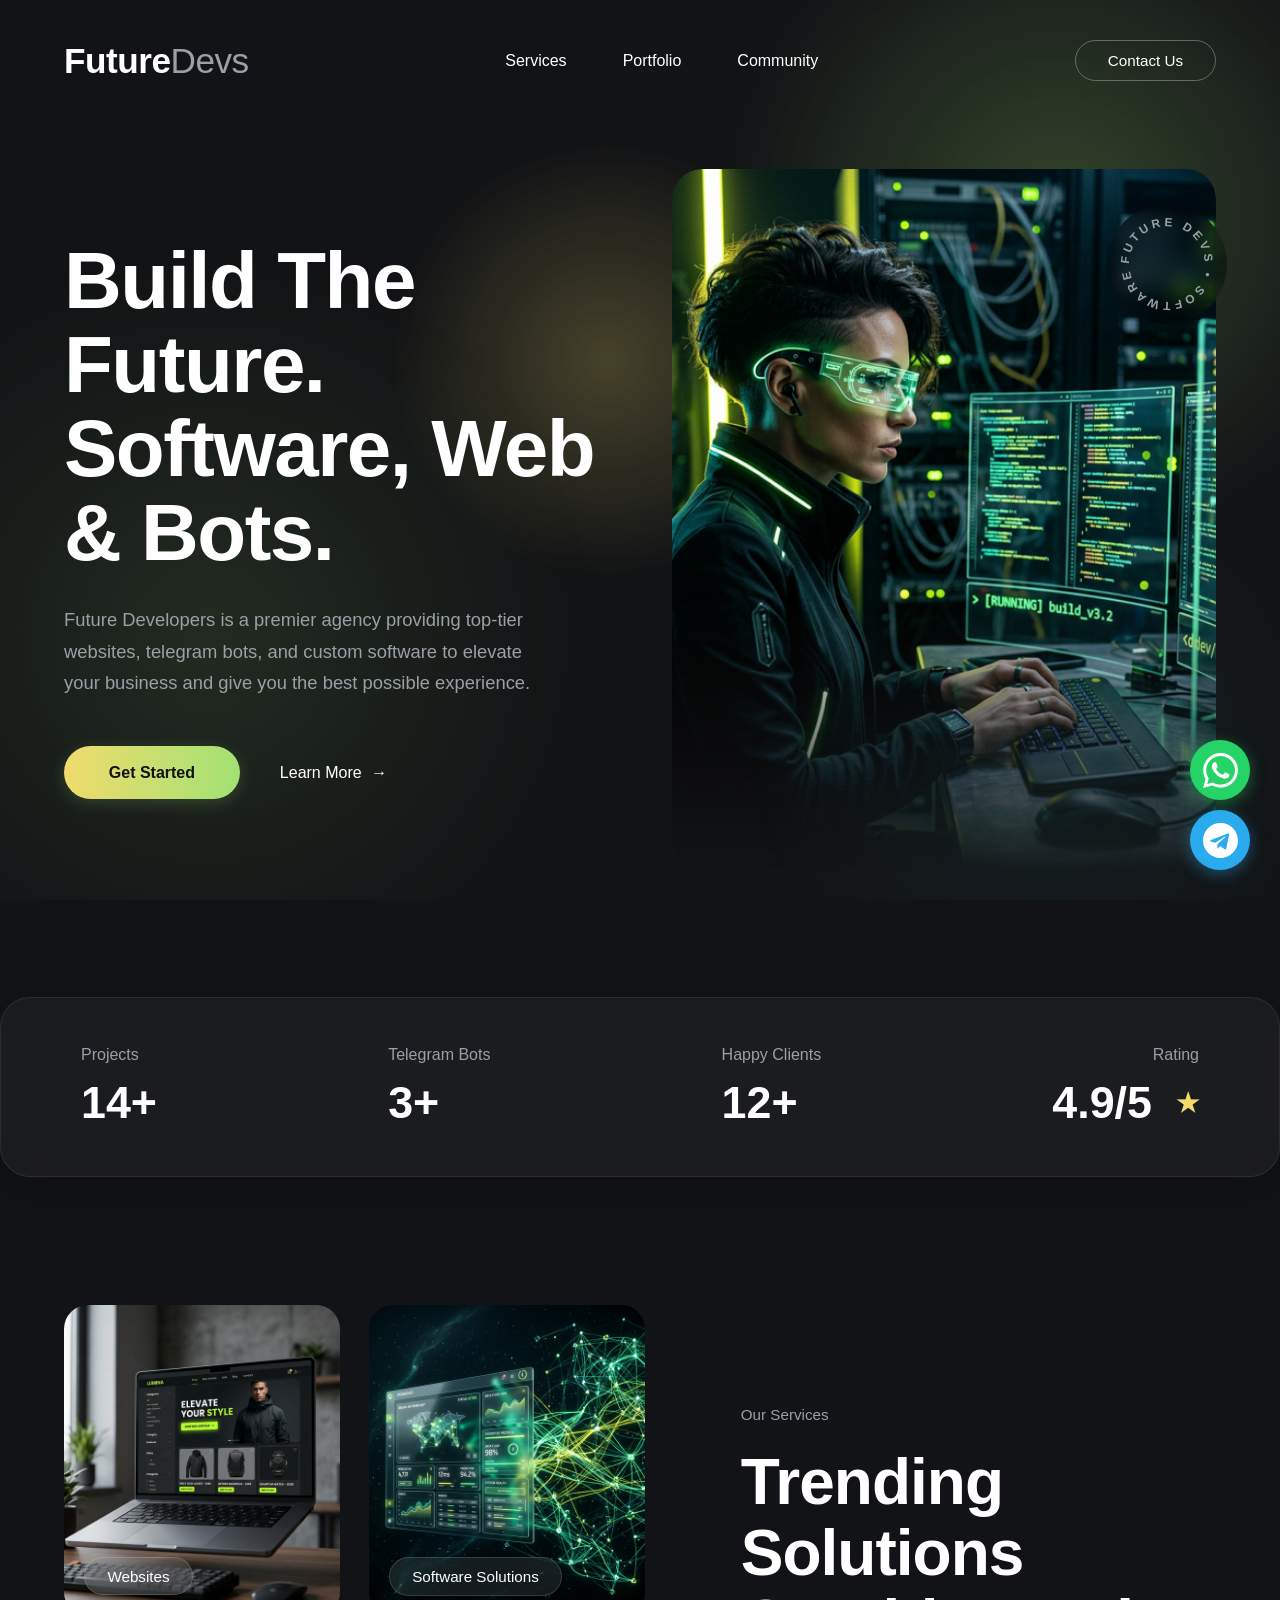
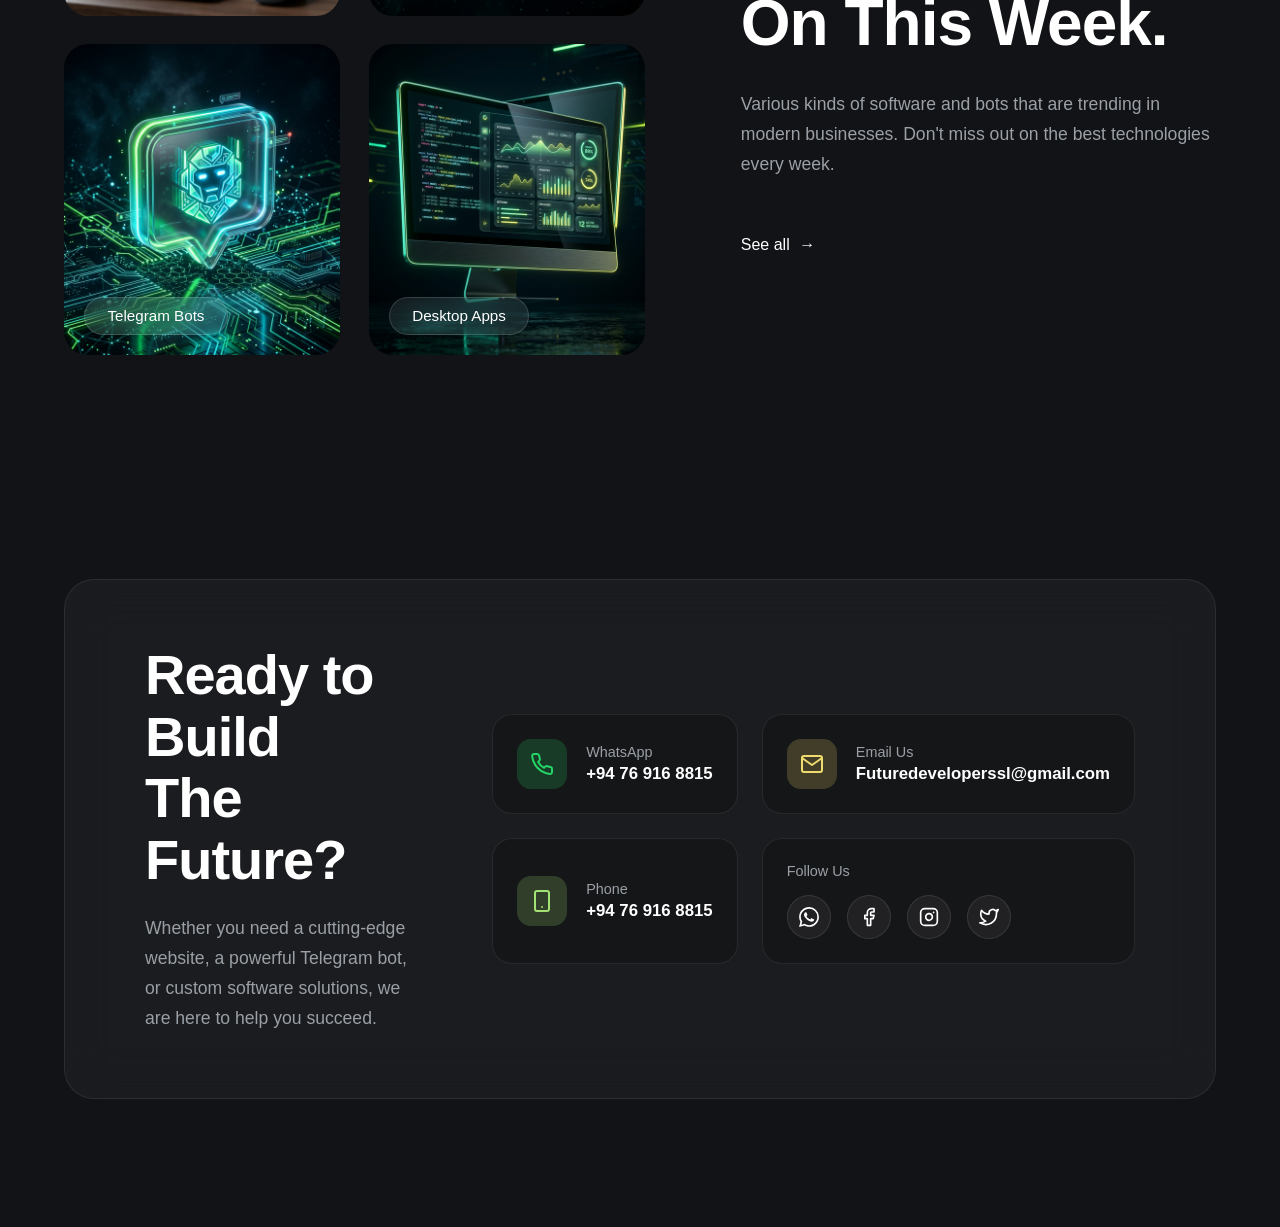
==== index.html @ fe09f775 "Initial commit" ====
<!DOCTYPE html>
<html lang="en">
<head>
    <meta charset="UTF-8">
    <meta name="viewport" content="width=device-width, initial-scale=1.0">
    <!-- Security Headers -->
    <meta http-equiv="Content-Security-Policy" content="default-src 'self' 'unsafe-inline' 'unsafe-eval' https://fonts.googleapis.com https://fonts.gstatic.com https://wa.me https://t.me; img-src 'self' data: https:;">
    <meta http-equiv="X-Content-Type-Options" content="nosniff">
    <meta http-equiv="X-Frame-Options" content="DENY">
    <meta http-equiv="Referrer-Policy" content="strict-origin-when-cross-origin">
    <title>Future Developers | Software, Bots & Web</title>
    <link rel="stylesheet" href="style.css">
    <link href="https://fonts.googleapis.com/css2?family=Outfit:wght@300;400;500;600;700&display=swap" rel="stylesheet">
</head>
<body>
    <div id="preloader">
        <div class="loader-content">
            <div class="loader-wrapper">
                <svg class="loader-rings" viewBox="0 0 280 280">
                    <defs>
                        <linearGradient id="neonGradient" x1="0%" y1="0%" x2="100%" y2="100%">
                            <stop offset="0%" stop-color="var(--accent-green)" />
                            <stop offset="100%" stop-color="var(--accent-green)" />
                        </linearGradient>
                        <filter id="glow" x="-20%" y="-20%" width="140%" height="140%">
                            <feGaussianBlur stdDeviation="6" result="coloredBlur"/>
                            <feMerge>
                                <feMergeNode in="coloredBlur"/>
                                <feMergeNode in="SourceGraphic"/>
                            </feMerge>
                        </filter>
                        <filter id="glowInner" x="-20%" y="-20%" width="140%" height="140%">
                            <feGaussianBlur stdDeviation="3" result="coloredBlur"/>
                            <feMerge>
                                <feMergeNode in="coloredBlur"/>
                                <feMergeNode in="SourceGraphic"/>
                            </feMerge>
                        </filter>
                    </defs>
                    <circle class="ring ring-track" cx="140" cy="140" r="100"></circle>
                    <circle class="ring ring-dashed-inner" cx="140" cy="140" r="85"></circle>
                    <circle class="ring ring-progress-adv" id="ring-progress" cx="140" cy="140" r="100"></circle>
                    <circle class="ring ring-segmented-outer" cx="140" cy="140" r="118"></circle>
                    <circle class="ring ring-orbital-dot" cx="140" cy="140" r="130"></circle>
                </svg>
                <div class="percentage" id="percentage">0</div>
            </div>
            <div class="loader-status">INITIALIZING SYSTEM</div>
        </div>
    </div>
    <div class="background-blobs">
        <div class="blob blob-1"></div>
        <div class="blob blob-2"></div>
        <div class="blob blob-3"></div>
        <div class="blob blob-4"></div>
    </div>

    <nav class="navbar">
        <div class="logo">Future<span>Devs</span></div>
        <ul class="nav-links">
            <li><a href="#services">Services</a></li>
            <li><a href="#portfolio">Portfolio</a></li>
            <li><a href="#community">Community</a></li>
        </ul>
        <a href="#contact" class="btn-outline">Contact Us</a>
    </nav>

    <main>
        <section class="hero">
            <div class="hero-content">
                <h1 class="stagger-text">Build The Future.<br>Software, Web & Bots.</h1>
                <p class="stagger-text">Future Developers is a premier agency providing top-tier websites, telegram bots, and custom software to elevate your business and give you the best possible experience.</p>
                <div class="hero-actions stagger-text">
                    <a href="#start" class="btn-primary">Get Started</a>
                    <a href="#learn" class="btn-text">Learn More <span class="arrow">→</span></a>
                </div>
            </div>
            <div class="hero-visual">
                <img src="assets/hero_dev.png" alt="Future Developer" class="hero-image" id="hero-img">
                <div class="circular-badge">
                    <svg viewBox="0 0 100 100">
                        <path id="curve" d="M 50, 50 m -35, 0 a 35,35 0 1,1 70,0 a 35,35 0 1,1 -70,0" fill="transparent" />
                        <text>
                            <textPath href="#curve">FUTURE DEVS • SOFTWARE • BOTS • WEB • </textPath>
                        </text>
                    </svg>
                </div>
            </div>
        </section>

        <section class="stats-bar glass-panel">
            <div class="stat-item">
                <span class="stat-label">Projects</span>
                <span class="stat-value">14+</span>
            </div>
            <div class="stat-item">
                <span class="stat-label">Telegram Bots</span>
                <span class="stat-value">3+</span>
            </div>
            <div class="stat-item">
                <span class="stat-label">Happy Clients</span>
                <span class="stat-value">12+</span>
            </div>
            <div class="eth-price">
                <span class="stat-label">Rating</span>
                <span class="stat-value">4.9/5 <span class="star">★</span></span>
            </div>
        </section>

        <section class="trending-section" id="portfolio">
            <div class="trending-grid">
                <a href="website.html" style="display: block; text-decoration: none;" class="grid-item">
                    <img src="assets/web_mock_2_1773279774862.png" id="proj-1" alt="Websites">
                    <div class="image-label glass-label">Websites</div>
                </a>
                <a href="software.html" style="display: block; text-decoration: none;" class="grid-item">
                    <img src="assets/service_software.png" id="proj-2" alt="Software">
                    <div class="image-label glass-label">Software Solutions</div>
                </a>
                <a href="bot.html" style="display: block; text-decoration: none;" class="grid-item">
                    <img src="assets/service_bot.png" id="proj-3" alt="Telegram Bots">
                    <div class="image-label glass-label">Telegram Bots</div>
                </a>
                <a href="app.html" style="display: block; text-decoration: none;" class="grid-item">
                    <img src="assets/service_app.png" id="proj-4" alt="Desktop Apps">
                    <div class="image-label glass-label">Desktop Apps</div>
                </a>
            </div>
            <div class="trending-info">
                <span class="subtitle">Our Services</span>
                <h2>Trending Solutions<br>On This Week.</h2>
                <p>Various kinds of software and bots that are trending in modern businesses. Don't miss out on the best technologies every week.</p>
                <a href="#all" class="btn-text">See all <span class="arrow">→</span></a>
            </div>
        </section>

        <section class="contact-section" id="contact">
            <div class="contact-container glass-panel">
                <div class="contact-info">
                    <h2>Ready to Build<br>The Future?</h2>
                    <p>Whether you need a cutting-edge website, a powerful Telegram bot, or custom software solutions, we are here to help you succeed.</p>
                </div>
                <div class="contact-methods-grid">
                    <a href="https://wa.me/94769168815" target="_blank" class="contact-card">
                        <div class="contact-icon" style="background: rgba(37, 211, 102, 0.2); color: #25D366;">
                            <svg viewBox="0 0 24 24" width="24" height="24" stroke="currentColor" stroke-width="2" fill="none" stroke-linecap="round" stroke-linejoin="round"><path d="M22 16.92v3a2 2 0 0 1-2.18 2 19.79 19.79 0 0 1-8.63-3.07 19.5 19.5 0 0 1-6-6 19.79 19.79 0 0 1-3.07-8.67A2 2 0 0 1 4.11 2h3a2 2 0 0 1 2 1.72 12.84 12.84 0 0 0 .7 2.81 2 2 0 0 1-.45 2.11L8.09 9.91a16 16 0 0 0 6 6l1.27-1.27a2 2 0 0 1 2.11-.45 12.84 12.84 0 0 0 2.81.7A2 2 0 0 1 22 16.92z"></path></svg>
                        </div>
                        <div class="contact-details">
                            <span class="contact-type">WhatsApp</span>
                            <span class="contact-value">+94 76 916 8815</span>
                        </div>
                    </a>
                    <a href="mailto:hello@futuredevs.com" class="contact-card">
                        <div class="contact-icon" style="background: rgba(240, 220, 109, 0.2); color: var(--accent-yellow);">
                            <svg viewBox="0 0 24 24" width="24" height="24" stroke="currentColor" stroke-width="2" fill="none" stroke-linecap="round" stroke-linejoin="round"><path d="M4 4h16c1.1 0 2 .9 2 2v12c0 1.1-.9 2-2 2H4c-1.1 0-2-.9-2-2V6c0-1.1.9-2 2-2z"></path><polyline points="22,6 12,13 2,6"></polyline></svg>
                        </div>
                        <div class="contact-details">
                            <span class="contact-type">Email Us</span>
                            <span class="contact-value">Futuredeveloperssl@gmail.com</span>
                        </div>
                    </a>
                    <a href="tel:+94769168815" class="contact-card">
                        <div class="contact-icon" style="background: rgba(162, 225, 115, 0.2); color: var(--accent-green);">
                            <svg viewBox="0 0 24 24" width="24" height="24" stroke="currentColor" stroke-width="2" fill="none" stroke-linecap="round" stroke-linejoin="round"><rect x="5" y="2" width="14" height="20" rx="2" ry="2"></rect><line x1="12" y1="18" x2="12.01" y2="18"></line></svg>
                        </div>
                        <div class="contact-details">
                            <span class="contact-type">Phone</span>
                            <span class="contact-value">+94 76 916 8815</span>
                        </div>
                    </a>
                    <div class="contact-card social-card">
                        <span class="contact-type mb-small">Follow Us</span>
                        <div class="social-links">
                            <a href="https://whatsapp.com/channel/0029VbBqFWpBFLgRnKi9R12y" target="_blank" class="social-icon"><svg viewBox="0 0 24 24" width="20" height="20" fill="currentColor" stroke="none"><path d="M17.472 14.382c-.297-.149-1.758-.867-2.03-.967-.273-.099-.471-.148-.67.15-.197.297-.767.966-.94 1.164-.173.199-.347.223-.644.075-.297-.15-1.255-.463-2.39-1.475-.883-.788-1.48-1.761-1.653-2.059-.173-.297-.018-.458.13-.606.134-.133.298-.347.446-.52.149-.174.198-.298.298-.497.099-.198.05-.371-.025-.52-.075-.149-.669-1.612-.916-2.207-.242-.579-.487-.5-.669-.51-.173-.008-.371-.01-.57-.01-.198 0-.52.074-.792.372-.272.297-1.04 1.016-1.04 2.479 0 1.462 1.065 2.875 1.213 3.074.149.198 2.096 3.2 5.077 4.487.709.306 1.262.489 1.694.625.712.227 1.36.195 1.871.118.571-.085 1.758-.719 2.006-1.413.248-.694.248-1.289.173-1.413-.074-.124-.272-.198-.57-.347m-5.421 7.403h-.004a9.87 9.87 0 01-5.031-1.378l-.361-.214-3.741.982.998-3.648-.235-.374a9.86 9.86 0 01-1.51-5.26c.001-5.45 4.436-9.884 9.888-9.884 2.64 0 5.122 1.03 6.988 2.898a9.825 9.825 0 012.893 6.994c-.003 5.45-4.437 9.884-9.885 9.884m8.413-18.297A11.815 11.815 0 0012.05 0C5.495 0 .16 5.335.157 11.892c0 2.096.547 4.142 1.588 5.945L.057 24l6.305-1.654a11.882 11.882 0 005.683 1.448h.005c6.554 0 11.89-5.335 11.893-11.893a11.821 11.821 0 00-3.48-8.413Z"/></svg></a>
                            <a href="#" class="social-icon"><svg viewBox="0 0 24 24" width="20" height="20" stroke="currentColor" stroke-width="2" fill="none" stroke-linecap="round" stroke-linejoin="round"><path d="M18 2h-3a5 5 0 0 0-5 5v3H7v4h3v8h4v-8h3l1-4h-4V7a1 1 0 0 1 1-1h3z"></path></svg></a>
                            <a href="#" class="social-icon"><svg viewBox="0 0 24 24" width="20" height="20" stroke="currentColor" stroke-width="2" fill="none" stroke-linecap="round" stroke-linejoin="round"><rect x="2" y="2" width="20" height="20" rx="5" ry="5"></rect><path d="M16 11.37A4 4 0 1 1 12.63 8 4 4 0 0 1 16 11.37z"></path><line x1="17.5" y1="6.5" x2="17.51" y2="6.5"></line></svg></a>
                            <a href="#" class="social-icon"><svg viewBox="0 0 24 24" width="20" height="20" stroke="currentColor" stroke-width="2" fill="none" stroke-linecap="round" stroke-linejoin="round"><path d="M23 3a10.9 10.9 0 0 1-3.14 1.53 4.48 4.48 0 0 0-7.86 3v1A10.66 10.66 0 0 1 3 4s-4 9 5 13a11.64 11.64 0 0 1-7 2c9 5 20 0 20-11.5a4.5 4.5 0 0 0-.08-.83A7.72 7.72 0 0 0 23 3z"></path></svg></a>
                        </div>
                    </div>
                </div>
            </div>
        </section>
    </main>

    <script src="script.js"></script>
    <!-- Floating WhatsApp Button -->
    <a href="https://wa.me/94769168815" target="_blank" class="floating-whatsapp" aria-label="Chat with us on WhatsApp">
        <svg viewBox="0 0 24 24" fill="currentColor" xmlns="http://www.w3.org/2000/svg">
            <path d="M17.472 14.382c-.297-.149-1.758-.867-2.03-.967-.273-.099-.471-.148-.67.15-.197.297-.767.966-.94 1.164-.173.199-.347.223-.644.075-.297-.15-1.255-.463-2.39-1.475-.883-.788-1.48-1.761-1.653-2.059-.173-.297-.018-.458.13-.606.134-.133.298-.347.446-.52.149-.174.198-.298.298-.497.099-.198.05-.371-.025-.52-.075-.149-.669-1.612-.916-2.207-.242-.579-.487-.5-.669-.51-.173-.008-.371-.01-.57-.01-.198 0-.52.074-.792.372-.272.297-1.04 1.016-1.04 2.479 0 1.462 1.065 2.875 1.213 3.074.149.198 2.096 3.2 5.077 4.487.709.306 1.262.489 1.694.625.712.227 1.36.195 1.871.118.571-.085 1.758-.719 2.006-1.413.248-.694.248-1.289.173-1.413-.074-.124-.272-.198-.57-.347m-5.421 7.403h-.004a9.87 9.87 0 01-5.031-1.378l-.361-.214-3.741.982.998-3.648-.235-.374a9.86 9.86 0 01-1.51-5.26c.001-5.45 4.436-9.884 9.888-9.884 2.64 0 5.122 1.03 6.988 2.898a9.825 9.825 0 012.893 6.994c-.003 5.45-4.437 9.884-9.885 9.884m8.413-18.297A11.815 11.815 0 0012.05 0C5.495 0 .16 5.335.157 11.892c0 2.096.547 4.142 1.588 5.945L.057 24l6.305-1.654a11.882 11.882 0 005.683 1.448h.005c6.554 0 11.89-5.335 11.893-11.893a11.821 11.821 0 00-3.48-8.413Z"/>
        </svg>
    </a>
    <!-- Floating Telegram Button -->
    <a href="https://t.me/sljohnwick" target="_blank" class="floating-telegram" aria-label="Chat with us on Telegram">
        <svg viewBox="0 0 24 24" fill="currentColor" xmlns="http://www.w3.org/2000/svg">
            <path d="M12 0C5.373 0 0 5.373 0 12s5.373 12 12 12 12-5.373 12-12S18.627 0 12 0zm5.894 8.221l-1.97 9.28c-.145.658-.537.818-1.084.508l-3-2.21-1.446 1.394c-.14.18-.357.295-.6.295-.002 0-.003 0-.005 0l.213-3.054 5.56-5.022c.24-.213-.054-.334-.373-.121l-6.869 4.326-2.96-.924c-.64-.203-.658-.64.135-.954l11.566-4.458c.538-.196 1.006.128.832.941z"/>
        </svg>
    </a>
</body>
</html>
---- style.css ----
:root {
    --bg-color: #121316;
    --text-primary: #FFFFFF;
    --text-secondary: #9AA0A6;
    --accent-green: #A2E173;
    --accent-yellow: #F0DC6D;
    --accent-gradient: linear-gradient(90deg, var(--accent-yellow), var(--accent-green));
    --glass-bg: rgba(255, 255, 255, 0.04);
    --glass-border: rgba(255, 255, 255, 0.08);
    --font-main: 'Outfit', sans-serif;
    --neon-cyan: #00f3ff;
    --neon-pink: #ff00ff;
    --neon-glow: rgba(0, 243, 255, 0.4);
}

* {
    margin: 0;
    padding: 0;
    box-sizing: border-box;
}

body {
    background-color: var(--bg-color);
    color: var(--text-primary);
    font-family: var(--font-main);
    overflow-x: hidden;
    position: relative;
    min-height: 100vh;
}

/* Preloader */
#preloader {
    position: fixed;
    top: 0;
    left: 0;
    width: 100%;
    height: 100%;
    background: var(--bg-color);
    display: flex;
    justify-content: center;
    align-items: center;
    z-index: 9999;
    transition: opacity 0.8s cubic-bezier(0.65, 0, 0.35, 1), visibility 0.8s cubic-bezier(0.65, 0, 0.35, 1);
}

#preloader.fade-out {
    opacity: 0;
    visibility: hidden;
}

.loader-content {
    text-align: center;
    width: 320px;
    padding: 2rem;
}

.percentage {
    font-size: 5.5rem;
    font-weight: 700;
    color: #ffffff;
    text-shadow: 0 0 15px var(--accent-green), 0 0 30px var(--accent-green);
    margin: 0;
    font-variant-numeric: tabular-nums;
    letter-spacing: -2px;
    position: relative;
    z-index: 10;
    animation: pulsePercent 2s infinite alternate;
}

.percentage::after {
    content: '%';
    font-size: 2rem;
    margin-left: 5px;
    vertical-align: middle;
    opacity: 0.9;
    color: var(--accent-green);
    text-shadow: 0 0 15px var(--accent-green);
}

@keyframes pulsePercent {
    0% { text-shadow: 0 0 10px var(--accent-green), 0 0 20px var(--accent-green); opacity: 0.8; }
    100% { text-shadow: 0 0 25px var(--accent-green), 0 0 45px var(--accent-green); opacity: 1; }
}

.loader-wrapper {
    position: relative;
    width: 340px;
    height: 340px;
    display: flex;
    justify-content: center;
    align-items: center;
    margin: 0 auto;
}

.loader-rings {
    position: absolute;
    top: 0;
    left: 0;
    width: 100%;
    height: 100%;
    transform: rotate(-90deg);
    filter: drop-shadow(0 0 15px rgba(162, 225, 115, 0.4));
}

.ring {
    fill: none;
    stroke-linecap: round;
}

.ring-track {
    stroke: rgba(255, 255, 255, 0.04);
    stroke-width: 6;
}

.ring-progress-adv {
    stroke: url(#neonGradient);
    stroke-width: 8;
    stroke-dasharray: 628;
    stroke-dashoffset: 628;
    transition: stroke-dashoffset 0.15s cubic-bezier(0.4, 0, 0.2, 1);
}

.ring-dashed-inner {
    stroke: var(--accent-green);
    stroke-width: 2;
    stroke-dasharray: 4 12;
    opacity: 0.6;
    animation: spinClockwise 10s linear infinite;
    transform-origin: center;
}

.ring-segmented-outer {
    stroke: var(--accent-green);
    stroke-width: 3;
    stroke-dasharray: 30 70 150 40;
    opacity: 0.8;
    animation: spinCounter 15s linear infinite;
    transform-origin: center;
}

.ring-orbital-dot {
    stroke: var(--accent-green);
    stroke-width: 6;
    stroke-dasharray: 1 800;
    stroke-linecap: round;
    animation: spinClockwise 3s cubic-bezier(0.68, -0.55, 0.265, 1.55) infinite;
    transform-origin: center;
    filter: drop-shadow(0 0 10px var(--accent-green));
}

.loader-status {
    position: absolute;
    bottom: -50px;
    width: 100%;
    text-align: center;
    font-size: 0.95rem;
    letter-spacing: 6px;
    color: var(--accent-green);
    text-transform: uppercase;
    font-weight: 500;
    animation: pulseText 2s ease-in-out infinite;
}

@keyframes spinClockwise {
    100% { transform: rotate(360deg); }
}

@keyframes spinCounter {
    100% { transform: rotate(-360deg); }
}

@keyframes pulseText {
    0%, 100% { opacity: 0.5; text-shadow: 0 0 8px var(--accent-green); }
    50% { opacity: 1; text-shadow: 0 0 20px var(--accent-green); }
}

/* Background Blobs */
.background-blobs {
    position: fixed;
    top: 0;
    left: 0;
    width: 100%;
    height: 100%;
    z-index: -1;
    overflow: hidden;
    pointer-events: none;
    transform: translateZ(0); /* Hardware acceleration hint */
}

.blob {
    position: absolute;
    border-radius: 50%;
    opacity: 0.6;
    animation: float 20s infinite ease-in-out;
    will-change: transform; /* Hint browser to optimize animation */
}

.blob-1 {
    top: -15%;
    right: -10%;
    width: 700px;
    height: 700px;
    background: radial-gradient(circle, rgba(162, 225, 115, 0.4) 0%, rgba(162, 225, 115, 0) 70%);
    animation-delay: 0s;
}

.blob-2 {
    top: 15%;
    right: 35%;
    width: 450px;
    height: 450px;
    background: radial-gradient(circle, rgba(240, 220, 109, 0.4) 0%, rgba(240, 220, 109, 0) 70%);
    animation-delay: -5s;
}

.blob-3 {
    bottom: -15%;
    left: -15%;
    width: 800px;
    height: 800px;
    background: radial-gradient(circle, rgba(162, 225, 115, 0.2) 0%, rgba(162, 225, 115, 0) 70%);
    animation-delay: -10s;
}

.blob-4 {
    top: 50%;
    right: -5%;
    width: 600px;
    height: 600px;
    background: radial-gradient(circle, rgba(43, 85, 80, 0.4) 0%, rgba(43, 85, 80, 0) 70%);
    animation-delay: -15s;
}

@keyframes float {
    0%, 100% { transform: translate(0, 0) scale(1); }
    33% { transform: translate(40px, -60px) scale(1.1); }
    66% { transform: translate(-30px, 30px) scale(0.9); }
}

/* Navbar */
.navbar {
    display: flex;
    justify-content: space-between;
    align-items: center;
    padding: 2.5rem 5%;
    max-width: 1400px;
    margin: 0 auto;
}

.logo {
    font-size: 2.2rem;
    font-weight: 700;
    letter-spacing: -0.5px;
}

.logo span {
    color: var(--text-secondary);
    font-weight: 400;
}

.nav-links {
    display: flex;
    gap: 3.5rem;
    list-style: none;
}

.nav-links a {
    color: var(--text-primary);
    text-decoration: none;
    font-size: 1rem;
    font-weight: 400;
    transition: color 0.3s;
}

.nav-links a:hover {
    color: var(--accent-green);
}

.btn-outline {
    padding: 0.7rem 2rem;
    border: 1px solid rgba(255,255,255,0.3);
    border-radius: 30px;
    color: var(--text-primary);
    text-decoration: none;
    font-size: 0.95rem;
    transition: all 0.3s ease;
}

.btn-outline:hover {
    border-color: var(--text-primary);
    background: rgba(255,255,255,0.05);
}

/* Hero Section */
.hero {
    display: flex;
    align-items: center;
    justify-content: space-between;
    padding: 3rem 5% 6rem;
    max-width: 1400px;
    margin: 0 auto;
    position: relative;
    gap: 4rem;
}

.hero-content {
    flex: 1;
    max-width: 650px;
    z-index: 2;
}

.hero h1 {
    font-size: 5rem;
    line-height: 1.05;
    font-weight: 600;
    margin-bottom: 1.8rem;
    letter-spacing: -1.5px;
}

.hero p {
    color: var(--text-secondary);
    font-size: 1.15rem;
    line-height: 1.7;
    margin-bottom: 3rem;
    max-width: 90%;
}

.hero-actions {
    display: flex;
    align-items: center;
    gap: 2.5rem;
}

.btn-primary {
    background: var(--accent-gradient);
    color: #111;
    padding: 1.1rem 2.8rem;
    border-radius: 30px;
    text-decoration: none;
    font-weight: 600;
    font-size: 1rem;
    transition: transform 0.3s, box-shadow 0.3s;
    box-shadow: 0 4px 15px rgba(162, 225, 115, 0.2);
}

.btn-primary:hover {
    transform: translateY(-2px);
    box-shadow: 0 8px 30px rgba(162, 225, 115, 0.4);
}

.btn-text {
    color: var(--text-primary);
    text-decoration: none;
    font-weight: 500;
    display: flex;
    align-items: center;
    gap: 0.6rem;
    font-size: 1rem;
    transition: opacity 0.3s;
}

.btn-text:hover {
    opacity: 0.8;
}

.arrow {
    transition: transform 0.3s;
}

.btn-text:hover .arrow {
    transform: translateX(6px);
}

.hero-visual {
    flex: 1;
    position: relative;
    display: flex;
    justify-content: flex-end;
    align-items: center;
    z-index: 2;
}

.hero-image {
    width: 100%;
    max-width: 580px;
    height: 700px;
    border-radius: 30px;
    object-fit: cover;
    mask-image: linear-gradient(to bottom, rgba(0,0,0,1) 60%, rgba(0,0,0,0) 100%);
    -webkit-mask-image: linear-gradient(to bottom, rgba(0,0,0,1) 60%, rgba(0,0,0,0) 100%);
}

.circular-badge {
    position: absolute;
    top: 5%;
    right: -2%;
    width: 120px;
    height: 120px;
    animation: rotate 15s linear infinite;
    background: rgba(0,0,0,0.4);
    backdrop-filter: blur(10px);
    border-radius: 50%;
    display: flex;
    justify-content: center;
    align-items: center;
}

.circular-badge svg {
    width: 90%;
    height: 90%;
    fill: var(--text-secondary);
    font-size: 11px;
    font-weight: 600;
    letter-spacing: 3px;
}

@keyframes rotate {
    100% { transform: rotate(360deg); }
}

/* Stats Bar */
.glass-panel {
    background: var(--glass-bg);
    backdrop-filter: blur(25px);
    -webkit-backdrop-filter: blur(25px);
    border: 1px solid var(--glass-border);
    border-radius: 30px;
    padding: 3rem 5rem;
}

.stats-bar {
    display: flex;
    justify-content: space-between;
    align-items: center;
    max-width: 1300px;
    margin: 2rem auto 6rem;
    position: relative;
    z-index: 10;
    box-shadow: 0 20px 40px rgba(0,0,0,0.2);
}

.stat-item {
    display: flex;
    flex-direction: column;
    gap: 0.8rem;
}

.stat-label {
    color: var(--text-secondary);
    font-size: 1rem;
    font-weight: 500;
}

.stat-value {
    font-size: 2.8rem;
    font-weight: 600;
    display: flex;
    align-items: center;
    gap: 1.5rem;
}

.avatars {
    display: flex;
    margin-left: 1rem;
}

.avatar {
    width: 44px;
    height: 44px;
    border-radius: 50%;
    border: 3px solid #1a1c20;
    margin-left: -15px;
    background-size: cover;
    background-position: center;
}

.bg-1 { background-color: #f7a399; }
.bg-2 { background-color: #9cd08f; }
.bg-3 { background-color: #8faed0; }
.bg-4 { background-color: #d08fce; }
.bg-5 { background-color: #e4c580; }

.eth-price {
    display: flex;
    flex-direction: column;
    align-items: flex-end;
    gap: 0.8rem;
}

.star {
    color: var(--accent-yellow);
    font-size: 1.6rem;
}

/* Trending Section */
.trending-section {
    display: flex;
    padding: 2rem 5% 8rem;
    max-width: 1400px;
    margin: 0 auto;
    gap: 6rem;
    align-items: center;
    position: relative;
    z-index: 2;
}

.trending-grid {
    flex: 1.1;
    display: grid;
    grid-template-columns: 1fr 1fr;
    gap: 1.8rem;
}

.grid-item {
    border-radius: 24px;
    overflow: hidden;
    aspect-ratio: 4/4.5;
    position: relative;
    transition: transform 0.4s cubic-bezier(0.175, 0.885, 0.32, 1.275);
    background: #1a1c20;
}

.grid-item:hover {
    transform: translateY(-12px) scale(1.03);
    z-index: 2;
    box-shadow: 0 20px 40px rgba(0,0,0,0.5);
}

.grid-item img {
    width: 100%;
    height: 100%;
    object-fit: cover;
    transition: transform 0.6s ease;
}

.grid-item:hover img {
    transform: scale(1.1);
}

.image-label {
    position: absolute;
    bottom: 20px;
    left: 20px;
    padding: 0.6rem 1.4rem;
    border-radius: 30px;
    font-size: 0.95rem;
    font-weight: 500;
    z-index: 10;
    pointer-events: none;
    transition: transform 0.4s ease, background 0.4s ease;
}

.glass-label {
    background: rgba(255, 255, 255, 0.08); /* slightly transparent white */
    backdrop-filter: blur(15px);
    -webkit-backdrop-filter: blur(15px);
    border: 1px solid rgba(255, 255, 255, 0.15);
    color: var(--text-primary);
    box-shadow: 0 8px 32px rgba(0, 0, 0, 0.3);
}

.grid-item:hover .image-label {
    transform: translateY(-5px);
    background: rgba(255, 255, 255, 0.12); /* Brighter on hover */
}

/* Varying background colors for the cards behind images similar to the reference */
.grid-item:nth-child(1) { background-color: #4a5d4a; }
.grid-item:nth-child(2) { background-color: #43545c; }
.grid-item:nth-child(3) { background-color: #634b4b; }
.grid-item:nth-child(4) { background-color: #5c5c43; }


.trending-info {
    flex: 0.9;
    max-width: 480px;
}

.subtitle {
    color: var(--text-secondary);
    font-size: 0.95rem;
    font-weight: 500;
    margin-bottom: 1.5rem;
    display: block;
}

.trending-info h2 {
    font-size: 4rem;
    line-height: 1.1;
    font-weight: 600;
    margin-bottom: 2rem;
    letter-spacing: -1px;
}

.trending-info p {
    color: var(--text-secondary);
    line-height: 1.7;
    margin-bottom: 3.5rem;
    font-size: 1.1rem;
}

/* Contact Section */
.contact-section {
    padding: 6rem 5% 8rem;
    max-width: 1400px;
    margin: 0 auto;
    position: relative;
    z-index: 2;
}

.contact-container {
    display: flex;
    justify-content: space-between;
    gap: 5rem;
    padding: 4rem 5rem;
    align-items: center;
}

.contact-info {
    flex: 1;
    max-width: 450px;
}

.contact-info h2 {
    font-size: 3.5rem;
    line-height: 1.1;
    font-weight: 600;
    margin-bottom: 1.5rem;
    letter-spacing: -1px;
}

.contact-info p {
    color: var(--text-secondary);
    line-height: 1.7;
    font-size: 1.1rem;
}

.contact-methods-grid {
    flex: 1;
    display: grid;
    grid-template-columns: 1fr 1fr;
    gap: 1.5rem;
    width: 100%;
}

.contact-card {
    background: rgba(0, 0, 0, 0.2);
    border: 1px solid rgba(255, 255, 255, 0.08);
    border-radius: 20px;
    padding: 1.5rem;
    display: flex;
    align-items: center;
    gap: 1.2rem;
    text-decoration: none;
    transition: all 0.3s cubic-bezier(0.175, 0.885, 0.32, 1.275);
    cursor: pointer;
}

.contact-card:hover {
    transform: translateY(-5px);
    background: rgba(255, 255, 255, 0.05);
    border-color: rgba(255, 255, 255, 0.2);
    box-shadow: 0 10px 30px rgba(0,0,0,0.3);
}

.contact-icon {
    width: 50px;
    height: 50px;
    border-radius: 14px;
    display: flex;
    justify-content: center;
    align-items: center;
    flex-shrink: 0;
}

.contact-details {
    display: flex;
    flex-direction: column;
    gap: 0.3rem;
}

.contact-type {
    font-size: 0.9rem;
    color: var(--text-secondary);
    font-weight: 500;
}

.contact-value {
    color: var(--text-primary);
    font-size: 1.05rem;
    font-weight: 600;
    white-space: nowrap;
}

.social-card {
    flex-direction: column;
    align-items: flex-start;
    justify-content: center;
    gap: 0.8rem;
}

.mb-small {
    margin-bottom: 0.2rem;
}

.social-links {
    display: flex;
    gap: 1rem;
}

.social-icon {
    width: 44px;
    height: 44px;
    border-radius: 50%;
    background: rgba(255, 255, 255, 0.05);
    display: flex;
    justify-content: center;
    align-items: center;
    color: var(--text-primary);
    text-decoration: none;
    transition: all 0.3s ease;
    border: 1px solid rgba(255, 255, 255, 0.1);
}

.social-icon:hover {
    background: var(--accent-gradient);
    color: #111;
    transform: translateY(-3px);
    border-color: transparent;
}

/* Text-Based Project Cards */
.project-grid {
    display: grid;
    grid-template-columns: repeat(auto-fit, minmax(320px, 1fr));
    gap: 2.5rem;
    max-width: 1200px;
    margin: 0 auto;
    padding: 0 5%;
}

.project-card {
    background: rgba(255, 255, 255, 0.05);
    border: 1px solid rgba(255, 255, 255, 0.1);
    box-shadow: 0 10px 30px rgba(0,0,0,0.2);
    border-radius: 24px;
    padding: 2.5rem;
    text-align: left;
    backdrop-filter: blur(20px);
    -webkit-backdrop-filter: blur(20px);
    transition: all 0.4s ease;
    display: flex;
    flex-direction: column;
    position: relative;
    overflow: hidden;
}

.project-card::before {
    content: '';
    position: absolute;
    top: 0; left: 0; right: 0;
    height: 4px;
    background: linear-gradient(90deg, var(--accent-green), var(--accent-yellow));
    opacity: 0;
    transition: opacity 0.4s ease;
}

.project-card:hover {
    transform: translateY(-8px);
    background: rgba(255, 255, 255, 0.08);
    border-color: rgba(255, 255, 255, 0.2);
    box-shadow: 0 20px 40px rgba(0,0,0,0.4);
}

.project-card:hover::before {
    opacity: 1;
}

.project-icon {
    width: 60px;
    height: 60px;
    background: rgba(255, 255, 255, 0.05);
    border: 1px solid rgba(255, 255, 255, 0.1);
    border-radius: 16px;
    display: flex;
    align-items: center;
    justify-content: center;
    font-size: 1.8rem;
    margin-bottom: 1.5rem;
    box-shadow: inset 0 4px 20px rgba(255,255,255,0.02);
    color: var(--accent-green);
}

.project-card h3 {
    font-size: 1.4rem;
    font-weight: 600;
    color: #fff;
    margin: 0 0 1rem 0;
    letter-spacing: -0.5px;
}

.project-card p {
    font-size: 0.95rem;
    color: var(--text-secondary);
    line-height: 1.6;
    margin: 0 0 2rem 0;
    flex-grow: 1;
}

.project-features {
    list-style: none;
    padding: 0;
    margin: 0;
    display: flex;
    flex-wrap: wrap;
    gap: 0.6rem;
    border-top: 1px solid rgba(255, 255, 255, 0.05);
    padding-top: 1.5rem;
}

.project-features li {
    font-size: 0.8rem;
    font-weight: 500;
    color: var(--text-primary);
    background: rgba(162, 225, 115, 0.1);
    padding: 0.4rem 0.8rem;
    border-radius: 6px;
    border: 1px solid rgba(162, 225, 115, 0.2);
    letter-spacing: 0.5px;
    text-transform: uppercase;
}

/* Responsive */
@media (max-width: 1024px) {
    .hero {
        flex-direction: column;
        text-align: center;
        gap: 3rem;
        padding-top: 1rem;
    }
    .hero-content {
        padding-right: 0;
        display: flex;
        flex-direction: column;
        align-items: center;
    }
    .hero-visual {
        justify-content: center;
        width: 100%;
    }
    .stats-bar {
        flex-wrap: wrap;
        gap: 2.5rem;
        padding: 2.5rem;
        margin-top: -2rem;
        justify-content: center;
        text-align: center;
    }
    .stat-item {
        align-items: center;
        width: 100%;
        gap: 0.5rem;
    }
    .stat-value {
        justify-content: center;
    }
    .eth-price {
        align-items: center;
        width: 100%;
    }
    .trending-section {
        flex-direction: column;
        gap: 3rem;
    }
    .trending-info {
        text-align: center;
        max-width: 100%;
        order: -1; /* Move title above grid on smaller screens */
    }
    .contact-container {
        flex-direction: column;
        padding: 3rem 2rem;
        text-align: center;
    }
    .contact-methods-grid {
        grid-template-columns: 1fr;
    }
    .contact-info {
        max-width: 100%;
    }
}

@media (max-width: 768px) {
    .navbar {
        flex-direction: column;
        gap: 1.5rem;
        padding: 1.5rem 5%;
    }
    .nav-links {
        gap: 1.5rem;
        flex-wrap: wrap;
        justify-content: center;
    }
    .hero h1 {
        font-size: 3.5rem;
    }
    .hero p {
        font-size: 1.05rem;
    }
    .hero-image {
        height: 500px;
    }
    .circular-badge {
        width: 90px;
        height: 90px;
        right: 0;
        top: 0;
    }
    .trending-info h2, .contact-info h2 {
        font-size: 3rem;
    }
    .trending-grid {
        grid-template-columns: 1fr;
    }
    .stat-value {
        font-size: 2.2rem;
    }
    .glass-panel {
        padding: 2rem 1.5rem;
        border-radius: 20px;
    }
    .contact-card {
        flex-direction: column;
        text-align: center;
        gap: 0.8rem;
    }
    .social-card {
        align-items: center;
    }
}

@media (max-width: 480px) {
    .nav-links {
        display: none; /* In a real app, use a hamburger menu UI here. For landing stability, hide direct links if too cramped, but we'll try to just scale them down below */
    }
    .btn-outline {
        padding: 0.5rem 1.5rem;
        font-size: 0.85rem;
    }
    .hero h1 {
        font-size: 2.8rem;
        letter-spacing: -0.5px;
    }
    .hero p {
        font-size: 0.95rem;
    }
    .hero-actions {
        flex-direction: column;
        gap: 1.5rem;
        width: 100%;
    }
    .btn-primary {
        width: 100%;
        text-align: center;
    }
    .hero-image {
        height: 380px;
    }
    .stat-item {
        width: 100%;
    }
    .trending-info h2, .contact-info h2 {
        font-size: 2.4rem;
    }
    .contact-section {
        padding: 4rem 5% 4rem;
    }
    .project-grid {
        grid-template-columns: 1fr;
        padding: 0 1rem;
    }
    .project-card {
        padding: 1.5rem;
    }
    .project-card h3 {
        font-size: 1.2rem;
    }
    .btn-primary {
        padding: 1rem 2rem;
    }
    .previous-products-section h2 {
        font-size: 2rem !important;
    }
    /* Ensure bot images are responsive and not cut off on mobile */
    .project-card > div[style*="height: 220px"] {
        height: 180px !important;
    }
    /* Make the floating buttons slightly smaller on mobile to avoid blocking content */
    .floating-whatsapp, .floating-telegram {
        width: 50px;
        height: 50px;
    }
    .floating-whatsapp svg, .floating-telegram svg {
        width: 28px;
        height: 28px;
    }
    .floating-whatsapp {
        bottom: 90px;
        right: 20px;
    }
    .floating-telegram {
        bottom: 20px;
        right: 20px;
    }
}

/* Floating WhatsApp Button */
.floating-whatsapp {
    position: fixed;
    bottom: 100px;
    right: 30px;
    width: 60px;
    height: 60px;
    background-color: #25D366;
    color: white;
    border-radius: 50%;
    display: flex;
    align-items: center;
    justify-content: center;
    box-shadow: 0 4px 15px rgba(37, 211, 102, 0.4);
    z-index: 1000;
    transition: all 0.3s ease;
    text-decoration: none;
}

.floating-whatsapp:hover {
    transform: translateY(-5px) scale(1.05);
    box-shadow: 0 8px 25px rgba(37, 211, 102, 0.6);
}

.floating-whatsapp svg {
    width: 35px;
    height: 35px;
    fill: currentColor;
}

/* Floating Telegram Button */
.floating-telegram {
    position: fixed;
    bottom: 30px;
    right: 30px;
    width: 60px;
    height: 60px;
    background-color: #2AABEE;
    color: white;
    border-radius: 50%;
    display: flex;
    align-items: center;
    justify-content: center;
    box-shadow: 0 4px 15px rgba(42, 171, 238, 0.4);
    z-index: 1000;
    transition: all 0.3s ease;
    text-decoration: none;
}

.floating-telegram:hover {
    transform: translateY(-5px) scale(1.05);
    box-shadow: 0 8px 25px rgba(42, 171, 238, 0.6);
}

.floating-telegram svg {
    width: 35px;
    height: 35px;
    fill: currentColor;
}

/* --- Content Protection --- */
body {
    -webkit-user-select: none; /* Safari */
    -ms-user-select: none; /* IE 10 and IE 11 */
    user-select: none; /* Standard syntax */
}

img {
    -webkit-user-drag: none;
    -khtml-user-drag: none;
    -moz-user-drag: none;
    -o-user-drag: none;
}
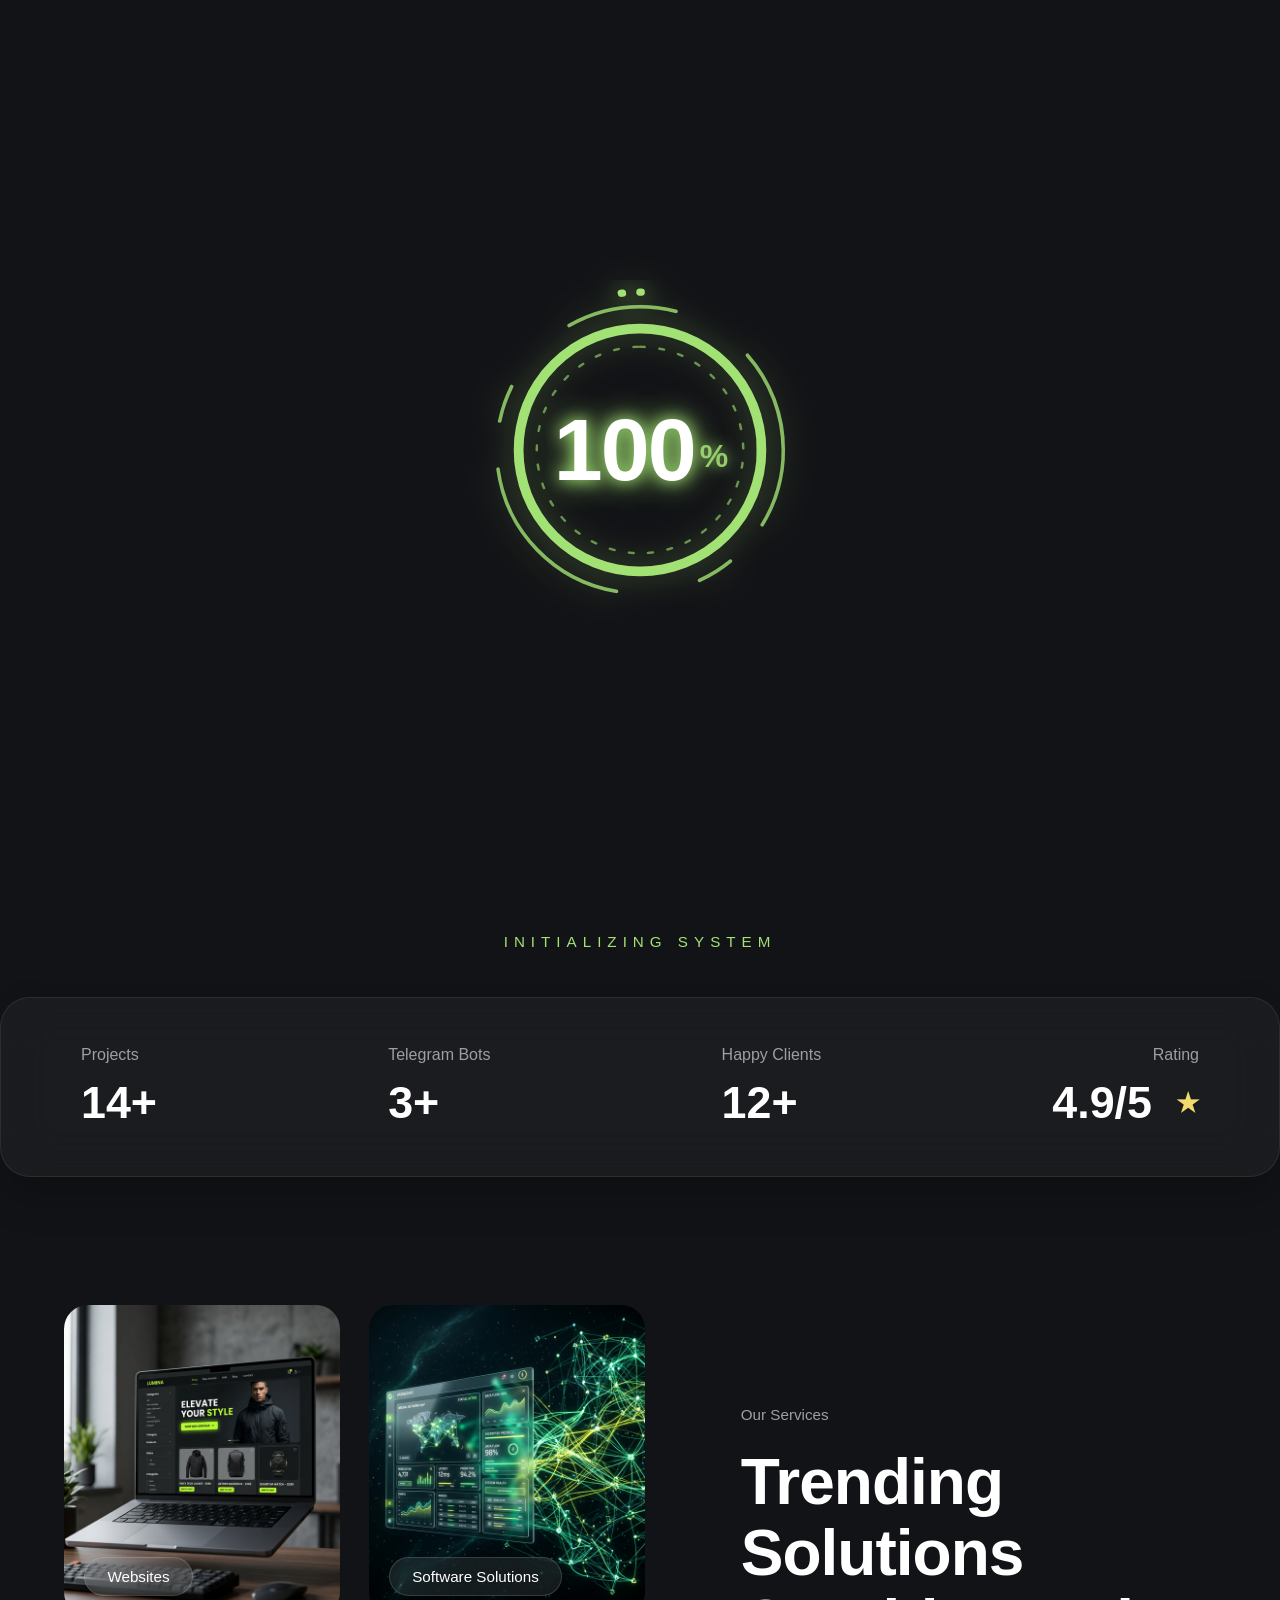
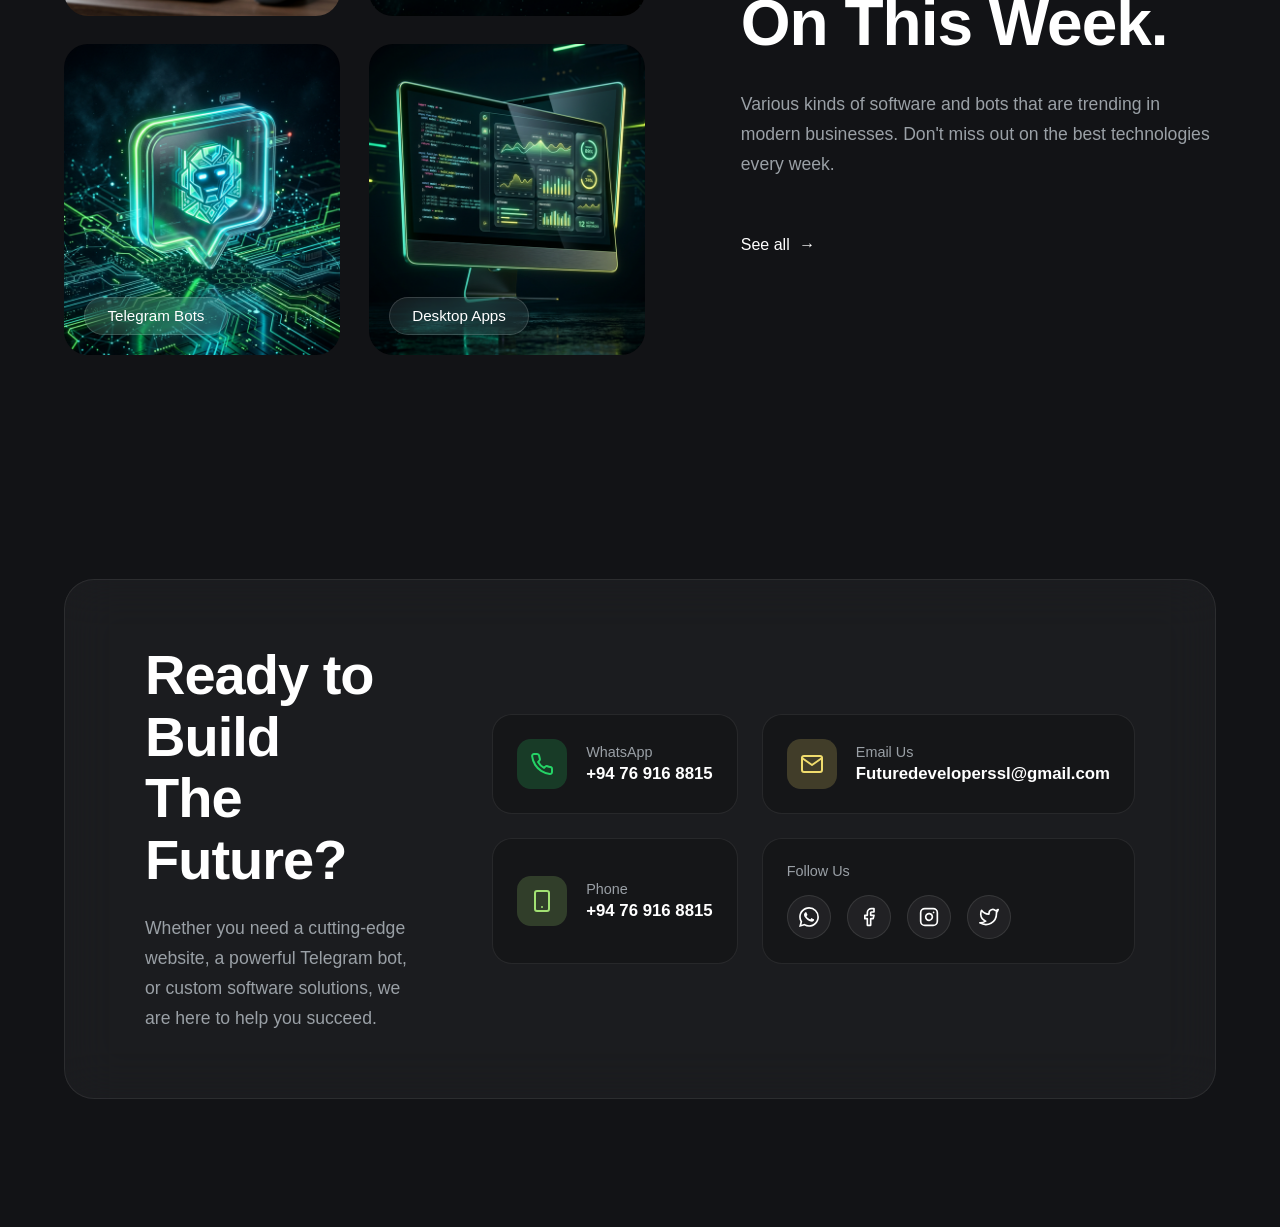
==== commit 5a250f02: "fix: update home page links for better navigation" ====
--- a/index.html
+++ b/index.html
@@ -58,9 +58,9 @@
     <nav class="navbar">
         <div class="logo">Future<span>Devs</span></div>
         <ul class="nav-links">
-            <li><a href="#services">Services</a></li>
+            <li><a href="#portfolio">Services</a></li>
             <li><a href="#portfolio">Portfolio</a></li>
-            <li><a href="#community">Community</a></li>
+            <li><a href="#community-links">Community</a></li>
         </ul>
         <a href="#contact" class="btn-outline">Contact Us</a>
     </nav>
@@ -71,8 +71,8 @@
                 <h1 class="stagger-text">Build The Future.<br>Software, Web & Bots.</h1>
                 <p class="stagger-text">Future Developers is a premier agency providing top-tier websites, telegram bots, and custom software to elevate your business and give you the best possible experience.</p>
                 <div class="hero-actions stagger-text">
-                    <a href="#start" class="btn-primary">Get Started</a>
-                    <a href="#learn" class="btn-text">Learn More <span class="arrow">→</span></a>
+                    <a href="#contact" class="btn-primary">Get Started</a>
+                    <a href="#portfolio" class="btn-text">Learn More <span class="arrow">→</span></a>
                 </div>
             </div>
             <div class="hero-visual">
@@ -150,7 +150,7 @@
                             <span class="contact-value">+94 76 916 8815</span>
                         </div>
                     </a>
-                    <a href="mailto:hello@futuredevs.com" class="contact-card">
+                    <a href="mailto:Futuredeveloperssl@gmail.com" class="contact-card">
                         <div class="contact-icon" style="background: rgba(240, 220, 109, 0.2); color: var(--accent-yellow);">
                             <svg viewBox="0 0 24 24" width="24" height="24" stroke="currentColor" stroke-width="2" fill="none" stroke-linecap="round" stroke-linejoin="round"><path d="M4 4h16c1.1 0 2 .9 2 2v12c0 1.1-.9 2-2 2H4c-1.1 0-2-.9-2-2V6c0-1.1.9-2 2-2z"></path><polyline points="22,6 12,13 2,6"></polyline></svg>
                         </div>
@@ -168,7 +168,7 @@
                             <span class="contact-value">+94 76 916 8815</span>
                         </div>
                     </a>
-                    <div class="contact-card social-card">
+                    <div class="contact-card social-card" id="community-links">
                         <span class="contact-type mb-small">Follow Us</span>
                         <div class="social-links">
                             <a href="https://whatsapp.com/channel/0029VbBqFWpBFLgRnKi9R12y" target="_blank" class="social-icon"><svg viewBox="0 0 24 24" width="20" height="20" fill="currentColor" stroke="none"><path d="M17.472 14.382c-.297-.149-1.758-.867-2.03-.967-.273-.099-.471-.148-.67.15-.197.297-.767.966-.94 1.164-.173.199-.347.223-.644.075-.297-.15-1.255-.463-2.39-1.475-.883-.788-1.48-1.761-1.653-2.059-.173-.297-.018-.458.13-.606.134-.133.298-.347.446-.52.149-.174.198-.298.298-.497.099-.198.05-.371-.025-.52-.075-.149-.669-1.612-.916-2.207-.242-.579-.487-.5-.669-.51-.173-.008-.371-.01-.57-.01-.198 0-.52.074-.792.372-.272.297-1.04 1.016-1.04 2.479 0 1.462 1.065 2.875 1.213 3.074.149.198 2.096 3.2 5.077 4.487.709.306 1.262.489 1.694.625.712.227 1.36.195 1.871.118.571-.085 1.758-.719 2.006-1.413.248-.694.248-1.289.173-1.413-.074-.124-.272-.198-.57-.347m-5.421 7.403h-.004a9.87 9.87 0 01-5.031-1.378l-.361-.214-3.741.982.998-3.648-.235-.374a9.86 9.86 0 01-1.51-5.26c.001-5.45 4.436-9.884 9.888-9.884 2.64 0 5.122 1.03 6.988 2.898a9.825 9.825 0 012.893 6.994c-.003 5.45-4.437 9.884-9.885 9.884m8.413-18.297A11.815 11.815 0 0012.05 0C5.495 0 .16 5.335.157 11.892c0 2.096.547 4.142 1.588 5.945L.057 24l6.305-1.654a11.882 11.882 0 005.683 1.448h.005c6.554 0 11.89-5.335 11.893-11.893a11.821 11.821 0 00-3.48-8.413Z"/></svg></a>
--- a/style.css
+++ b/style.css
@@ -50,8 +50,13 @@
 
 .loader-content {
     text-align: center;
-    width: 320px;
-    padding: 2rem;
+    width: 100%;
+    max-width: 100vw;
+    padding: 0;
+    display: flex !important;
+    flex-direction: column;
+    align-items: center;
+    justify-content: center;
 }
 
 .percentage {
@@ -64,7 +69,6 @@
     letter-spacing: -2px;
     position: relative;
     z-index: 10;
-    animation: pulsePercent 2s infinite alternate;
 }
 
 .percentage::after {
@@ -84,8 +88,8 @@
 
 .loader-wrapper {
     position: relative;
-    width: 340px;
-    height: 340px;
+    width: min(340px, 90vw);
+    height: min(340px, 90vw);
     display: flex;
     justify-content: center;
     align-items: center;
@@ -94,11 +98,11 @@
 
 .loader-rings {
     position: absolute;
-    top: 0;
-    left: 0;
+    top: 50%;
+    left: 50%;
     width: 100%;
     height: 100%;
-    transform: rotate(-90deg);
+    transform: translate(-50%, -50%) rotate(-90deg);
     filter: drop-shadow(0 0 15px rgba(162, 225, 115, 0.4));
 }
 
@@ -150,11 +154,11 @@
 
 .loader-status {
     position: absolute;
-    bottom: -50px;
+    bottom: min(-50px, -5vh);
     width: 100%;
     text-align: center;
-    font-size: 0.95rem;
-    letter-spacing: 6px;
+    font-size: clamp(0.7rem, 2.5vw, 0.95rem);
+    letter-spacing: clamp(2px, 1.5vw, 6px);
     color: var(--accent-green);
     text-transform: uppercase;
     font-weight: 500;
@@ -954,6 +958,9 @@
     .hero p {
         font-size: 0.95rem;
     }
+    .percentage {
+        font-size: clamp(3.5rem, 15vw, 5.5rem);
+    }
     .hero-actions {
         flex-direction: column;
         gap: 1.5rem;
